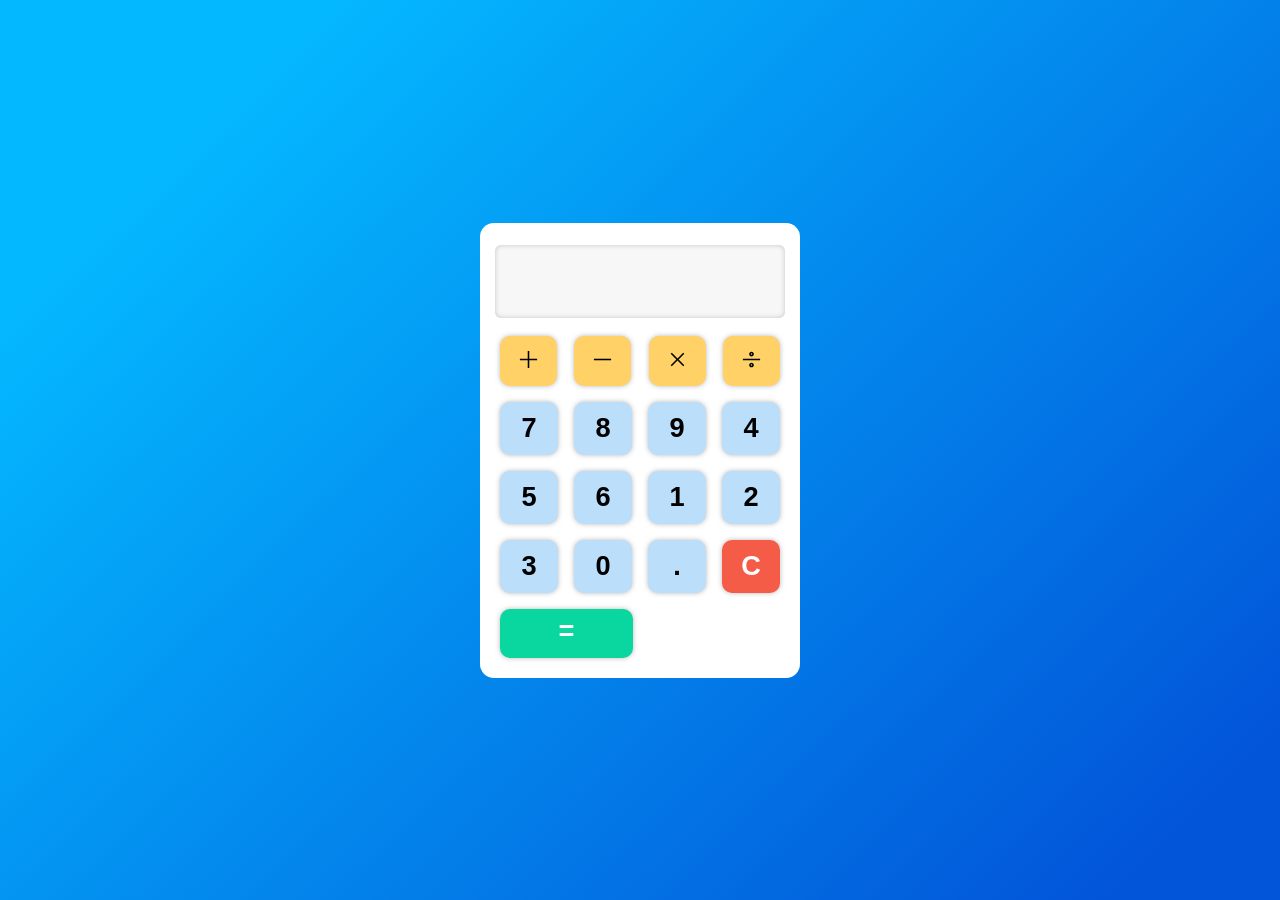
==== index.html @ f46286f2 "first commit" ====
<!DOCTYPE html>
<html lang="en">
<head>
    <meta charset="UTF-8">
    <meta name="viewport" content="width=device-width, initial-scale=1.0">
    <title>Calculator</title>
    <link rel="stylesheet" href="style.css">
    <script src="script.js" defer></script>
</head>
<body>
    <div class="calculator">
        <div class="display-result"><span class="calculator-screen"></span></div>
        
        <div class="numpad">
            
            <div class="row" id="operator-row">
                <button id="plus-operator"><img class="operator" src="./src/icons8_plus_math.svg" alt="plus icon"></button>
                <button id="minus-operator"><img class="operator" src="./src/icons8_subtract.svg" alt="minus icon"></button>
                <button id="multiplication-operator"><img class="operator" src="./src/icons8_multiply.svg" alt="multiplication icon"></button>
                <button id="division-operator"><img class="operator" src="./src/icons8_divide.svg" alt="division icon"></button>
            </div>

            <div class="row">
                <span id="seven" class="number">7</span>
                <span id="eight" class="number">8</span>
                <span id="nine" class="number">9</span>
                <span id="four" class="number">4</span>
            </div>

            <div class="row">
                <span id="five" class="number">5</span>
                <span id="six" class="number">6</span>
                <span id="one" class="number">1</span>
                <span id="two" class="number">2</span>
            </div>

            <div class="row">
                <span id="three" class="number">3</span>
                <span id="zero" class="number">0</span>
                <span id="dot" class="number">.</span>
                <span id="clear">C</span>
            </div>

            <div class="row">
                <span id="equal-sign">=</span>
            </div>

        </div>
    </div>
</body>
</html>
---- style.css ----
/* *, *::before, *::after {
    box-sizing: border-box;
} */

body {
    display: flex;
    margin: 0;
    height: 100vh;
    justify-content: center;
    align-items: center;
    font-family:'Segoe UI', Tahoma, Geneva, Verdana, sans-serif ;
    background: linear-gradient(136deg,rgb(4, 184, 255) 15%, rgb(2, 85, 217) 92%);
}

.calculator {
    display: flex;
    flex-direction: column;
    padding: 12px;
    border-radius: 14px;
    background-color: white;
    justify-content: center;
    align-items: center;
    max-width: 300px;
}

.display-result {
    display: flex;
    height: 65px;
    width: 95%;
    border-radius: 6px;
    margin: 10px;
    padding: 4px;
    padding-top: 4px;
    padding-bottom: 4px;
    background: rgb(247, 247, 247);
    box-shadow: 0 0 5px rgba(133, 132, 132, 0.43) inset;
    font-weight: 600;
    font-size: 1.7em;
    align-items: center;
    justify-content: right;
}

.calculator-screen {
    padding: 8px;
}

.operator {
    width: 25px;
    height: 25px;
    padding: 10px;
    cursor: pointer;
}

#division-operator, #multiplication-operator, #minus-operator, #plus-operator {
    border: none;
    border-radius: 10px;
    box-shadow: 0 0 5px rgba(143, 143, 143, 0.634);
    background-color: rgb(255, 209, 102);
}

.numpad {
    display: flex;
    flex-direction: column;
    font-size: 1.7em;
    font-weight: 600;
    cursor: pointer;
}

.row{
    display: flex;
}

#operator-row {
    display: flex;
    justify-content: space-between;
    padding: 8px;
    /* padding-bottom: 4px; */
}

.number, #clear, .row-operation, .operators, #equal-sign {
    display: flex;
    padding: 4px;
    margin: 8px;
    width: 50px;
    height: 45px;
    justify-content: center;
    align-items: center;
    border-radius: 10px;
    outline: none;
    background-color: rgb(187, 222, 251);
    box-shadow: 0 0 5px rgba(143, 143, 143, 0.634);
    transition: transform 0.1s ease; 
}

.number:active, #clear:active, .row-operation:active, .operators:active, #equal-sign:active, #division-operator:active, #multiplication-operator:active, #minus-operator:active, #plus-operator:active {
    transform: translateY(3px);
    box-shadow: none; 
}


.operators {
    background-color: rgb(252, 198, 98);
}

#clear {
    color: white;
    background-color: rgb(245, 92, 71);
}

#equal-sign {
    width: 125px;
    color: white;
    background-color: rgb(10, 214, 160);
    padding-top: 0;
}
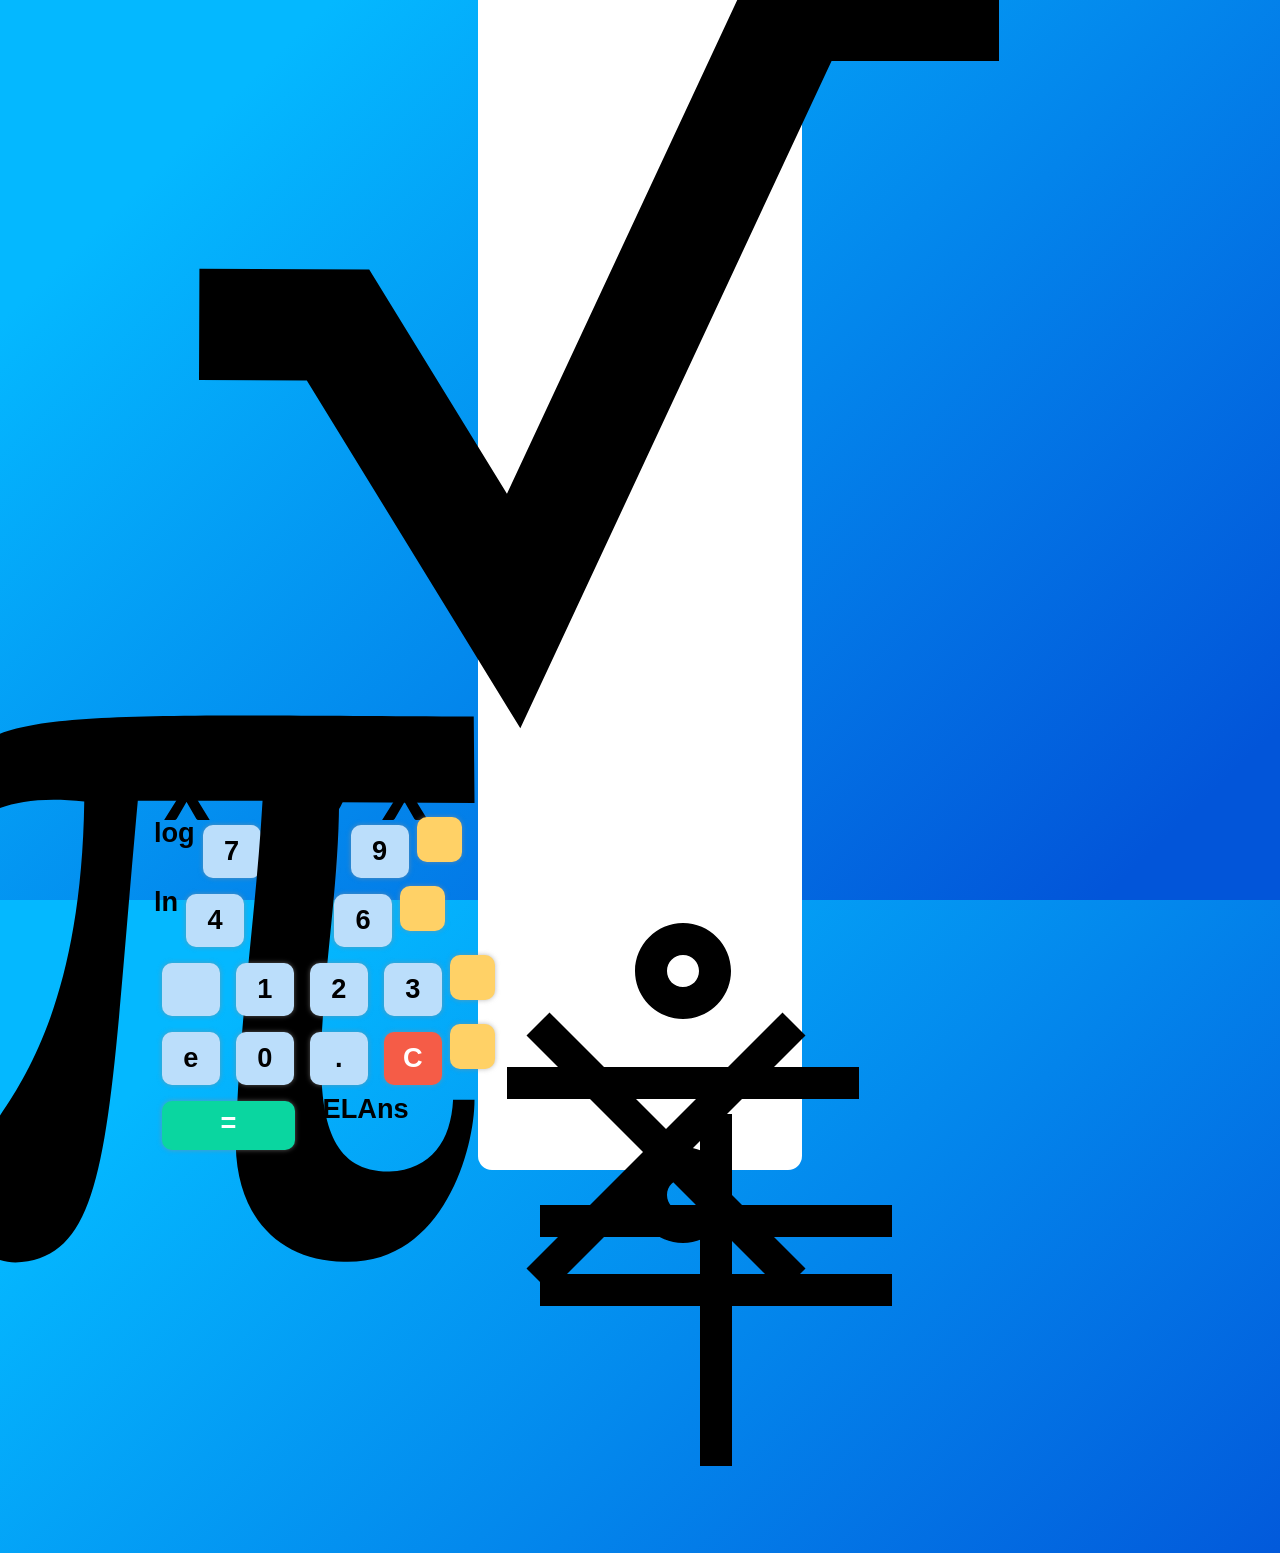
==== commit f1b51bc2: "Improved Scientific Calculator I added keyboard support, bug fixes and added these extra buttons(I a" ====
--- a/index.html
+++ b/index.html
@@ -9,40 +9,96 @@
 </head>
 <body>
     <div class="calculator">
-        <div class="display-result"><span class="calculator-screen"></span></div>
+        <div class="display-result">
+            
+            <span class="display-state">
+
+                <span class="state-item" id="state-inv">INV</span>
+                <span class="state-item" id="state-mem">MEM</span>
+                
+                <span class="state-drg">
+                    <span class="drg-letter active" id="drg-d">D</span>
+                    <span class="drg-letter" id="drg-r">R</span>
+                    <span class="drg-letter" id="drg-g">G</span>
+                </span>
+
+            </span>
+
+            <span class="calculator-screen"></span>
+
+        </div>
         
         <div class="numpad">
             
-            <div class="row" id="operator-row">
-                <button id="plus-operator"><img class="operator" src="./src/icons8_plus_math.svg" alt="plus icon"></button>
-                <button id="minus-operator"><img class="operator" src="./src/icons8_subtract.svg" alt="minus icon"></button>
-                <button id="multiplication-operator"><img class="operator" src="./src/icons8_multiply.svg" alt="multiplication icon"></button>
-                <button id="division-operator"><img class="operator" src="./src/icons8_divide.svg" alt="division icon"></button>
+            <div class="row" id="memory-row">
+                <span id="mark-up" class="light-gray button">MU</span>
+                <span id="memory-clear" class="memory light-gray button">MC</span>
+                <span id="memory-recall" class="memory light-gray button">MR</span>
+                <span id="memory-plus" class="memory light-gray button">M+</span>
+                <span id="memory-minus" class="memory light-gray button">M-</span>
+            </div>
+
+            <div class="row" id="misc-row">
+                <span id="factorial" class="blue image button"><img class="img" src="./src/icons8_factorial.svg" alt="factorial icon"></span>
+                <span id="DRG" class="state blue button">DRG</span>
+                <span id="EXP" class="operator blue button">EXP</span>
+                <span id="percent" class="operator blue image button"><img class="img" src="./src/icons8_percent.svg" alt="percent icon"></span>
+                <span id="grand-total" class="blue button">GT</span>
+            </div>
+
+            <div class="row" id="trig-row">
+                <span id="inverse" class="state blue button">INV</span>
+                <span id="square-root" class="function blue image button"><img class="img" src="./src/icons8_root.svg" alt="square-root icon"></span>
+                <span id="sine" class="function blue button">sin</span>
+                <span id="cosine" class="function blue button">cos</span>
+                <span id="tangent" class="function blue button">tan</span>
             </div>
 
             <div class="row">
-                <span id="seven" class="number">7</span>
-                <span id="eight" class="number">8</span>
-                <span id="nine" class="number">9</span>
-                <span id="four" class="number">4</span>
+                <span id="square-operator" class="operator blue image button"><img class="img" src="./src/icons8_square.svg" alt="x squared icon"></span>
+                <span id="one-over-x" class="operator blue button">1/x</span>
+                <span id="left-parenthesis" class="parenthesis blue image button"><img class="img" src="./src/icons8_left_parenthese.svg" alt="left parenthesis icon"></span>
+                <span id="right-parenthesis" class="parenthesis blue image button"><img class="img" src="./src/icons8_right_parenthese.svg" alt="right parenthesis icon"></span>
+                <span id="power-operator" class="operator blue image button"><img class="img" src="./src/icons8_power.svg" alt="x to the y icon"></span>
+            </div>
+            
+            <div class="row">
+                <span id="logarithm" class="function blue button">log</span>
+                <span id="seven" class="number button">7</span>
+                <span id="eight" class="number button">8</span>
+                <span id="nine" class="number button">9</span>
+                <span id="division-operator" class="operator yellow image button"><img class="img" src="./src/icons8_divide.svg" alt="division icon"></span>
             </div>
 
             <div class="row">
-                <span id="five" class="number">5</span>
-                <span id="six" class="number">6</span>
-                <span id="one" class="number">1</span>
-                <span id="two" class="number">2</span>
+                <span id="natural-logarithm" class="function blue button">ln</span>
+                <span id="four" class="number button">4</span>
+                <span id="five" class="number button">5</span>
+                <span id="six" class="number button">6</span>
+                <span id="multiplication-operator" class="operator yellow image button"><img class="img" src="./src/icons8_multiply.svg" alt="multiplication icon"></span>
             </div>
 
             <div class="row">
-                <span id="three" class="number">3</span>
-                <span id="zero" class="number">0</span>
-                <span id="dot" class="number">.</span>
-                <span id="clear">C</span>
+                <span id="pi" class="number image blue button"><img class="img" src="./src/icons8_pi.svg" alt="pi icon"></span>
+                <span id="one" class="number button">1</span>
+                <span id="two" class="number button">2</span>
+                <span id="three" class="number button">3</span>
+                <span id="minus-operator" class="operator yellow image button"><img class="img" src="./src/icons8_subtract.svg" alt="minus icon"></span>
             </div>
 
             <div class="row">
-                <span id="equal-sign">=</span>
+                <span id="e" class="number blue button">e</span>
+                <span id="zero" class="number button">0</span>
+                <span id="dot" class="number button">.</span>
+                <span id="clear" class="red button">C</span>
+                <span id="plus-operator" class="operator yellow image button"><img class="img" src="./src/icons8_plus_math.svg" alt="plus icon"></span>
+            </div>
+
+            <div class="row">
+                <span id="equal-sign" class="yellow image button">=</span>
+                <span id="empty" class="button"></span>
+                <span id="delete" class="red button">DEL</span>
+                <span id="answer" class="button">Ans</span>
             </div>
 
         </div>
